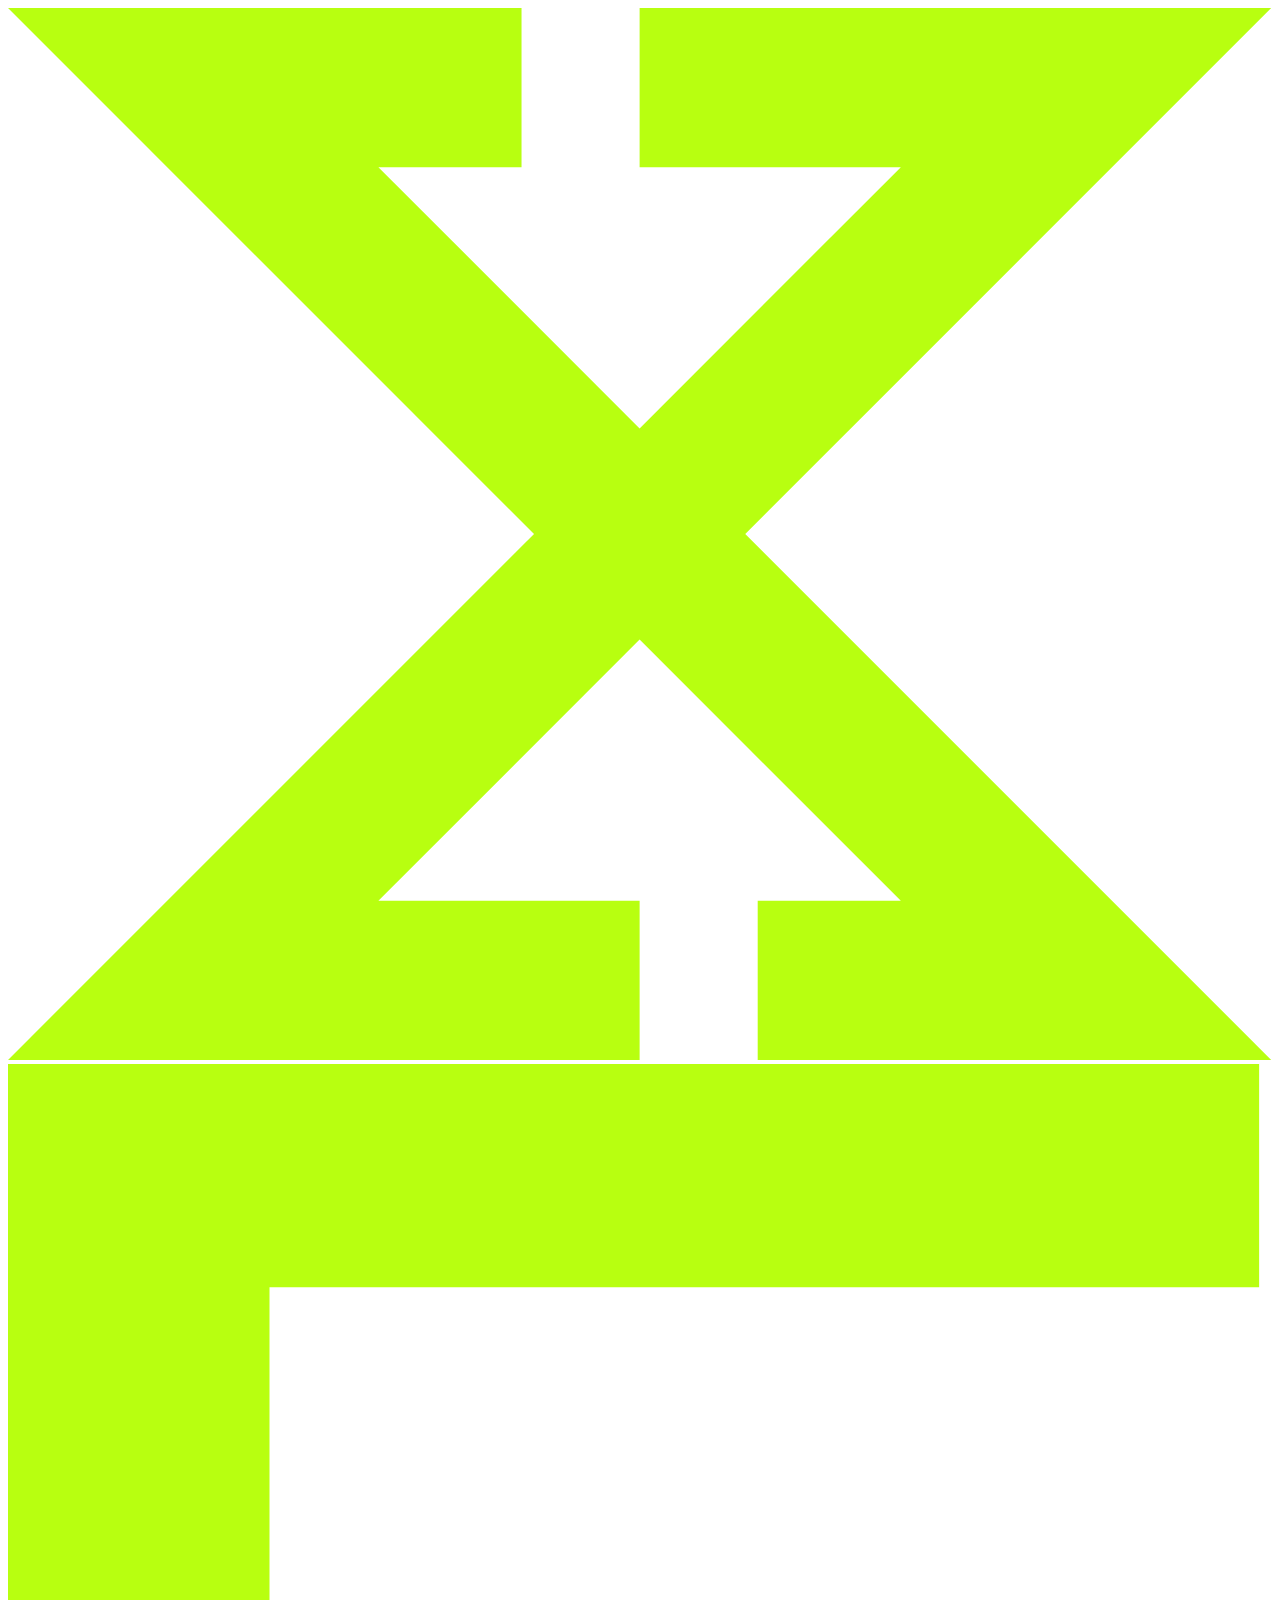
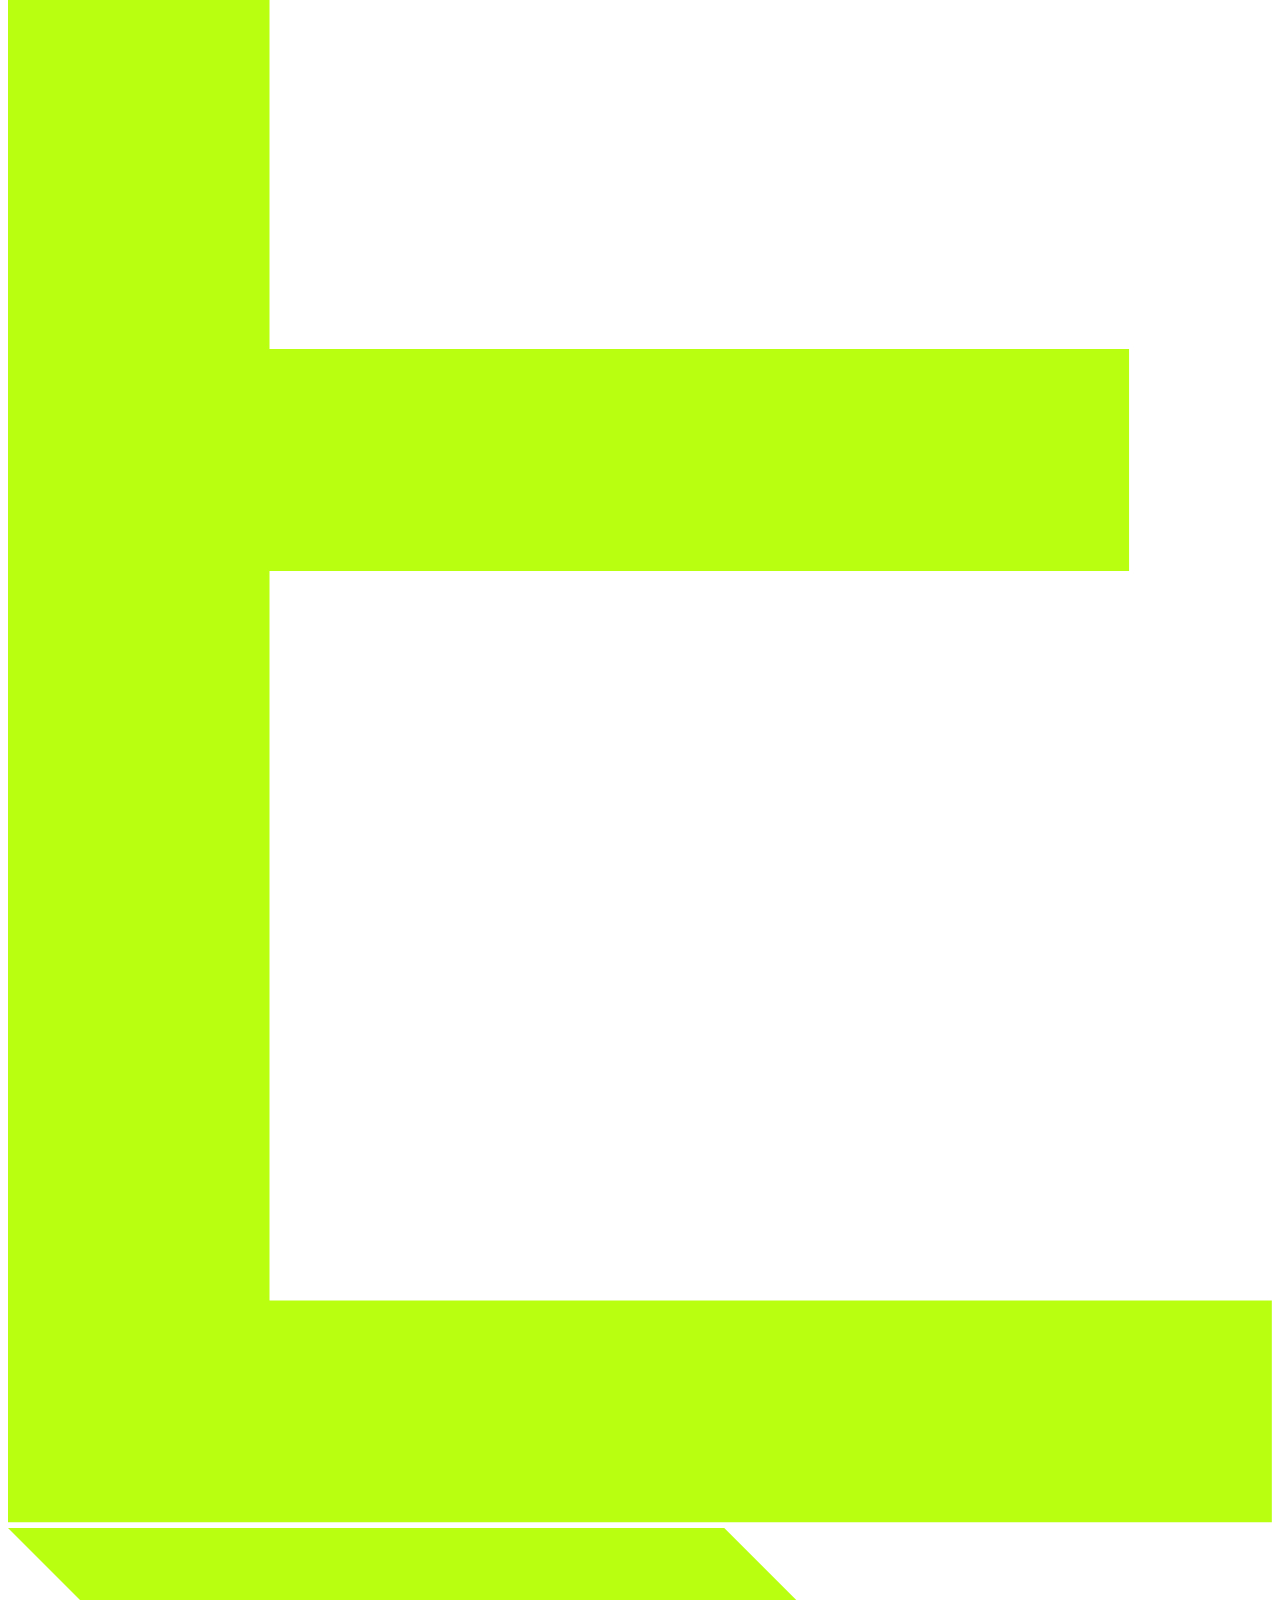
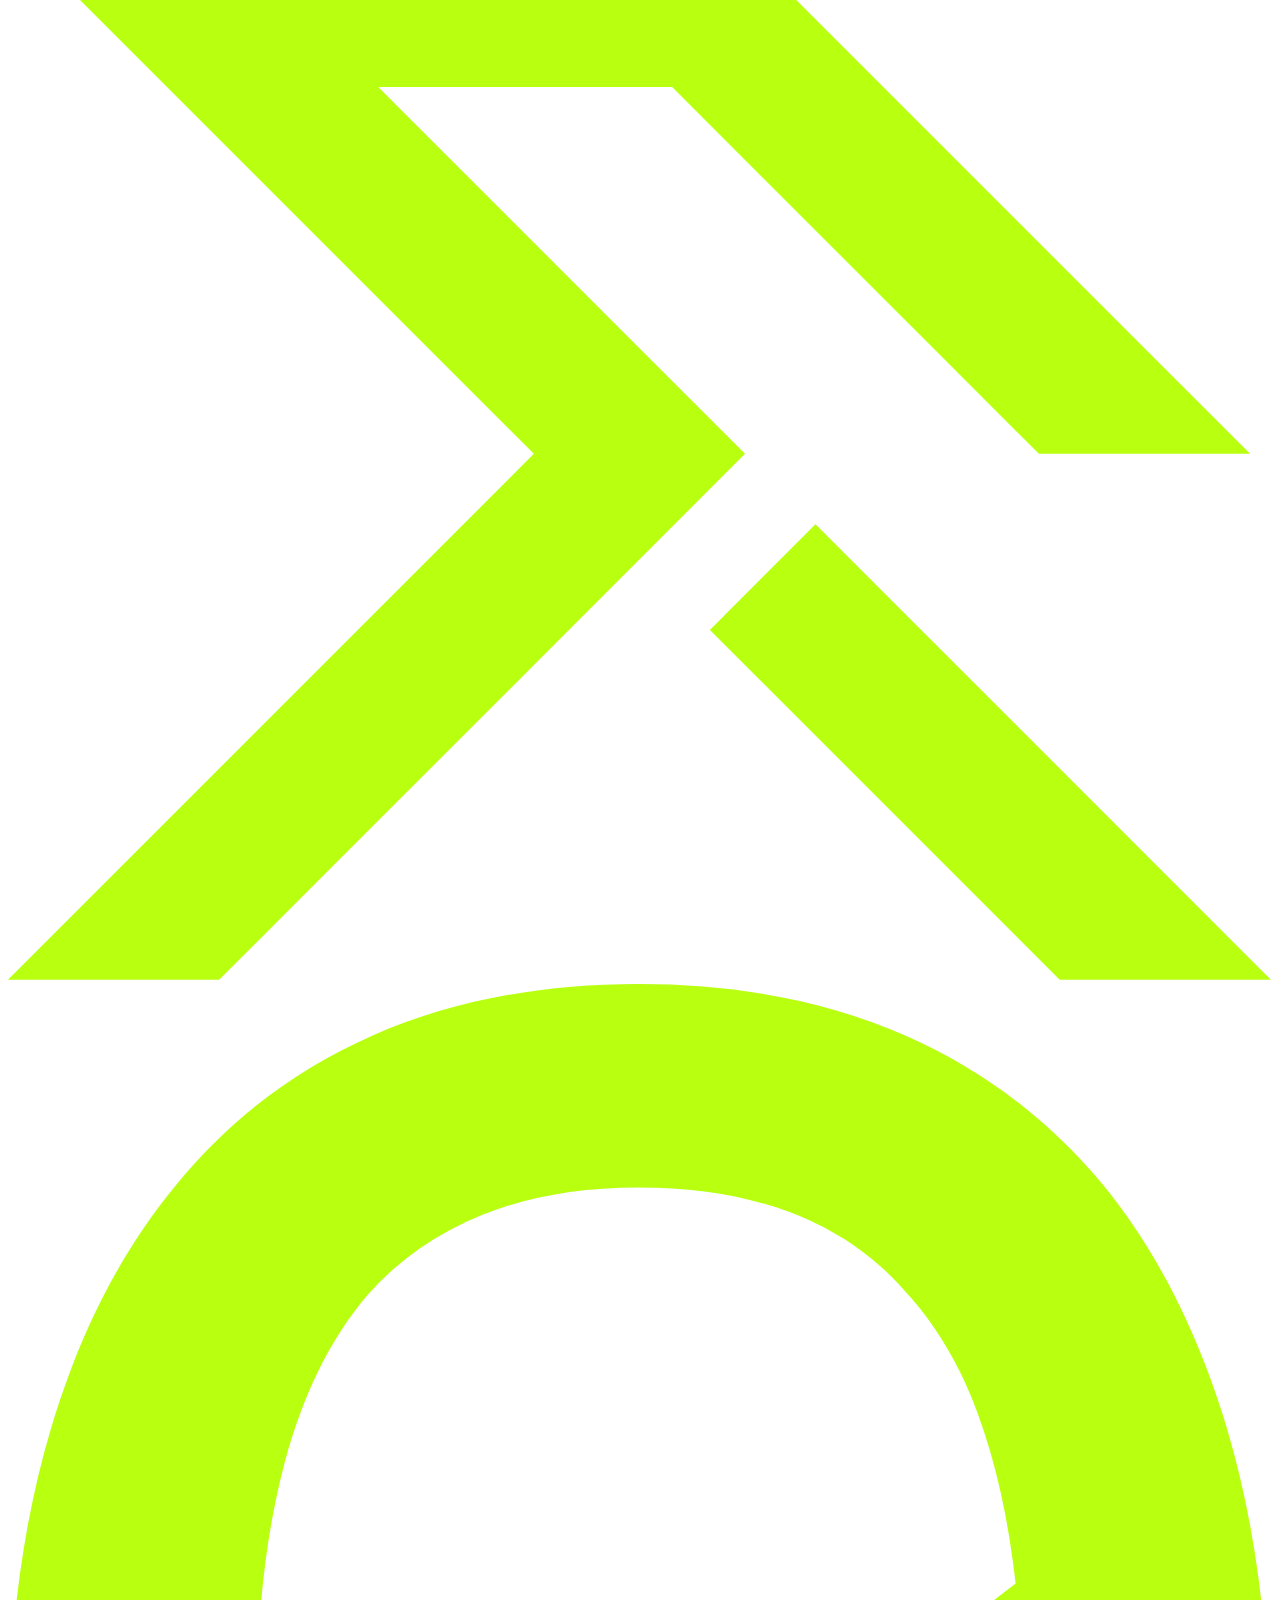
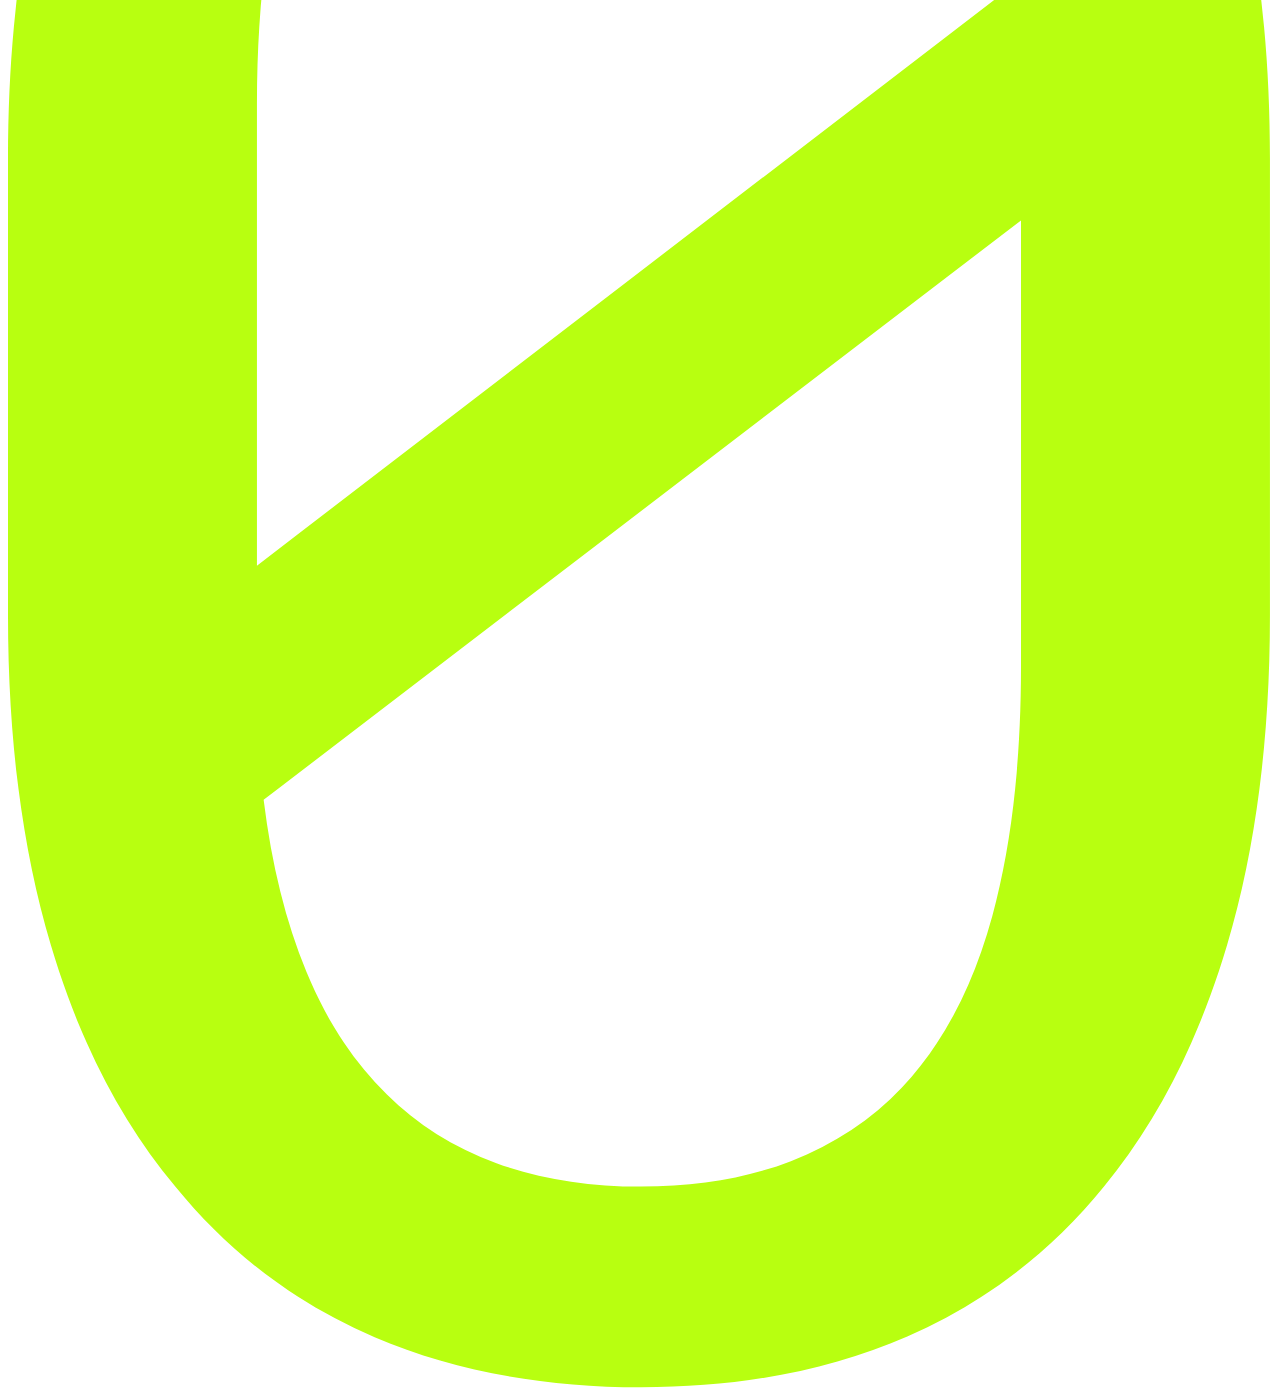
==== docs/index.html @ 92c7f901 "indexchange" ====
<!DOCTYPE html>
<html lang="en">
<head>
    <script type="application/ld+json">
{
  "@context": "https://schema.org",
  "@type": "Person",
  "name": "returnXERO" ,
  "url": "https://returnxero.com/",
  "sameAs": [
    "https://github.com/returnxero-exe",
    "https://www.linkedin.com/in/return-xero-exe",
    "https://www.instagram.com/returnxero.exe",
    "https://www.facebook.com/returnXER0",
    "https://www.reddit.com/user/returnxero_exe"
  ]
}
</script>
    <meta charset="UTF-8">
      <meta name="viewport" content="width=device-width, initial-scale=1.0">
    <meta name="description" content="return XERO creates immersive 2D and 3D websites that stand out. We don't just make websites, we create experiences that impress visitors and win clients.">

    <title>returnXERO | 2D/3D Website Design & Development Agency</title>

    <link rel="canonical" href="https://returnxero.com/">

    <link rel="icon" type="image/png" href="/favicon.png">

    <link rel="stylesheet" href="/Global.css">
    <link rel="stylesheet" href="/homepage/loading.css">
    <link rel="stylesheet" href="/topBar.css">
    <link rel="stylesheet" href="/Title.css">
    <link rel="stylesheet" href="/infoBlock.css">
    <link rel="stylesheet" href="/moreBlock.css">
    <script src="/navbar.js"></script>
    <!-- Google tag (gtag.js) -->
    <script async src="https://www.googletagmanager.com/gtag/js?id=G-DRVRJX8ZHP"></script>
    <script>
     window.dataLayer = window.dataLayer || [];
     function gtag(){dataLayer.push(arguments);}
     gtag('js', new Date());
     gtag('config', 'G-DRVRJX8ZHP');
    </script>
</head>
<body>
    <div id="lp-container">
        <div id="lp-logo">
                <div id="X">
                    <svg viewBox="0 0 902 751" version="1.1" xmlns="http://www.w3.org/2000/svg" xmlns:xlink="http://www.w3.org/1999/xlink" xml:space="preserve" xmlns:serif="http://www.serif.com/" style="fill-rule:evenodd;clip-rule:evenodd;stroke-linejoin:round;stroke-miterlimit:2;">
                        <g transform="matrix(1,0,0,1,-162823.631658,-42264.452235)">
                            <g transform="matrix(0.265406,0,0,0.265406,160654.416193,39672.893153)">
                                <path d="M8173.191,9764.501L9553.895,9764.501L9553.895,10192.433L9169.035,10192.433L9871.402,10894.799L10573.768,10192.433L9871.402,10192.433L9871.402,9764.501L11569.612,9764.501L10155.358,11178.756L11569.612,12593.01L10188.909,12593.01L10188.909,12165.078L10573.768,12165.078L9871.402,11462.712L9169.035,12165.078L9871.402,12165.078L9871.402,12593.01L8173.191,12593.01L9587.445,11178.756L8173.191,9764.501Z" style="fill:rgb(184,255,16);"/>
                            </g>
                        </g>
                    </svg>
                </div>
                <div id="E">
                    <svg viewBox="0 0 461 751" version="1.1" xmlns="http://www.w3.org/2000/svg" xmlns:xlink="http://www.w3.org/1999/xlink" xml:space="preserve" xmlns:serif="http://www.serif.com/" style="fill-rule:evenodd;clip-rule:evenodd;stroke-linejoin:round;stroke-miterlimit:2;">
                        <g transform="matrix(1,0,0,1,-163796.884797,-42266.89565)">
                            <g transform="matrix(1,0,0,1,-32536.560301,2343.194844)">
                                <path d="M196742.311,40327.41L196742.311,40246.462L196428.83,40246.462L196428.83,40005.165L196789.745,40005.165L196789.745,39923.701L196333.445,39923.701L196333.445,40674.405L196794.386,40674.405L196794.386,40593.456L196428.83,40593.456L196428.83,40327.41L196742.311,40327.41Z" style="fill:rgb(184,255,16);fill-rule:nonzero;"/>
                            </g>
                        </g>
                    </svg>
                </div>
                <div id="R">
                    <svg  viewBox="0 0 908 756" version="1.1" xmlns="http://www.w3.org/2000/svg" xmlns:xlink="http://www.w3.org/1999/xlink" xml:space="preserve" xmlns:serif="http://www.serif.com/" style="fill-rule:evenodd;clip-rule:evenodd;stroke-linejoin:round;stroke-miterlimit:2;">
                        <g transform="matrix(1,0,0,1,-164322.138754,-42264.226694)">
                            <g transform="matrix(0.267111,0,0,0.267111,160633.189181,39656.020133)">
                                <path d="M13810.544,9764.501L15736.816,9764.501L17151.071,11178.756L16583.158,11178.756L15596.835,10192.433L14806.389,10192.433L15792.711,11178.756L14378.457,12593.01L13810.544,12593.01L15224.799,11178.756L13810.544,9764.501ZM16639.053,12593.01L15698.248,11652.205L15982.204,11368.249L17206.966,12593.01L16639.053,12593.01Z" style="fill:rgb(184,255,16);"/>
                            </g>
                        </g>
                    </svg>
                </div>
                <div id="O">
                    <svg viewBox="0 0 487 772" version="1.1" xmlns="http://www.w3.org/2000/svg" xmlns:xlink="http://www.w3.org/1999/xlink" xml:space="preserve" xmlns:serif="http://www.serif.com/" style="fill-rule:evenodd;clip-rule:evenodd;stroke-linejoin:round;stroke-miterlimit:2;">
                        <g transform="matrix(1,0,0,1,-165266.985655,-42256.068191)">
                            <g transform="matrix(1,0,0,1,-32536.560301,2343.194844)">
                                <path d="M198289.75,40387.219L198289.75,40211.402C198289.75,40163.624 198284.251,40121.259 198273.251,40084.308C198262.252,40047.357 198246.441,40016.164 198225.817,39990.728C198204.849,39965.292 198179.328,39945.957 198149.251,39932.724C198119.175,39919.49 198084.888,39912.873 198046.39,39912.873C198008.236,39912.873 197974.121,39919.49 197944.045,39932.724C197913.969,39945.957 197888.619,39965.292 197867.995,39990.728C197847.028,40016.164 197831.044,40047.357 197820.045,40084.308C197809.046,40121.259 197803.546,40163.624 197803.546,40211.402L197803.546,40387.219C197803.546,40434.997 197809.046,40477.362 197820.045,40514.313C197831.044,40551.264 197847.028,40582.285 197867.995,40607.378C197888.963,40633.157 197914.57,40652.492 197944.819,40665.382C197975.067,40678.272 198009.268,40684.717 198047.422,40684.717C198085.919,40684.717 198120.12,40678.186 198150.025,40665.124C198179.929,40652.062 198205.193,40632.813 198225.817,40607.378C198246.441,40582.285 198262.252,40551.264 198273.251,40514.313C198284.251,40477.362 198289.75,40434.997 198289.75,40387.219ZM197899.446,40368.142L197899.446,40190.263C197899.446,40155.202 197902.97,40124.353 197910.016,40097.714C197917.062,40071.075 197927.804,40049.334 197942.241,40032.491C197954.271,40019.086 197968.965,40008.86 197986.324,40001.813C198003.682,39994.767 198023.704,39991.244 198046.39,39991.244C198068.733,39991.244 198088.411,39994.509 198105.426,40001.04C198122.44,40007.571 198136.791,40017.367 198148.478,40030.429C198160.508,40043.147 198170.047,40059.044 198177.093,40078.121C198184.14,40097.198 198189.038,40119.111 198191.788,40143.859L197899.446,40368.142ZM198193.85,40407.327C198193.85,40444.106 198190.155,40476.073 198182.765,40503.228C198175.375,40530.382 198163.774,40552.381 198147.962,40569.224C198136.275,40581.598 198122.011,40591.05 198105.168,40597.581C198088.325,40604.112 198069.077,40607.378 198047.422,40607.378C198026.798,40607.378 198008.236,40604.37 197991.738,40598.355C197975.239,40592.339 197961.146,40583.488 197949.459,40571.802C197936.741,40559.427 197926.429,40543.702 197918.523,40524.625C197910.617,40505.548 197905.118,40483.463 197902.024,40458.371L198193.85,40235.119L198193.85,40407.327Z" style="fill:rgb(184,255,16);fill-rule:nonzero;"/>
                            </g>
                        </g>
                    </svg>
                </div>
        </div>
    </div>


    <div id="content" style="display: none;">

   
           <rx-navbar>
            <!-- Something Something  -->
           </rx-navbar>
        
        <div id="titleDiv">
           
        </div>
        <div id="textBlock">
            <div id="infoBox" class="inTextBlock">
                <p>
                    <span class="highlight-green">We are return XER0</span><br><br>
                    We don't just make websites, We create experiences. Let it be visitor, customer or even the competitor. 
                    We promise an impact to whoever visits. <br><br>

                    <span class="highlight-white">
                        choose us <br>
                        choose impact
                    </span>
                </p>
                
            </div>
            <div id="infoBox2" class="inTextBlock">
                <p>
                    Smooth Experiences<br>
                    Deep Impact<br>
                    Unique Identity<br>
                    Consistency<br>
                    Goodwill<br><br>

                    yes! we can promise<br>
                    you that
                </p>
            </div>
            <div id="guideBox" class="inTextBlock">
                <a href="/showcase/">
                    <p class="highlight-white">
                        Check out more of us <br>
                        Visit our <span class="highlight-green">Showcase</span>
                    </p>
                </a>
                <a href="/LetsConnect/">
                    <p class="highlight-white">
                        Want us to work <br>
                        with you? <span class="highlight-green">Lets connect</span>
                    </p>
                </a>
            </div>
        </div>
        
        <div id="more">

            <div id="div-1" class="moreItem"><p>item - 1</p></div>
            <div id="div-2" class="moreItem"><p>item - 2</p></div>
            <div id="div-3" class="moreItem"><p>item - 3</p></div>
            <div id="div-4" class="moreItem"><p>item - 4</p></div>
            <div id="div-5" class="moreItem"><p>item - 5</p></div>
            <div id="div-6" class="moreItem"><p>item - 6</p></div>
            <div id="div-7" class="moreItem"><p>item - 7</p></div>
            <div id="div-8" class="moreItem"><p>item - 8</p></div>

        </div>
   

    </div>

    <script src="/homepage/homepage.js"></script>
</body>
</html>
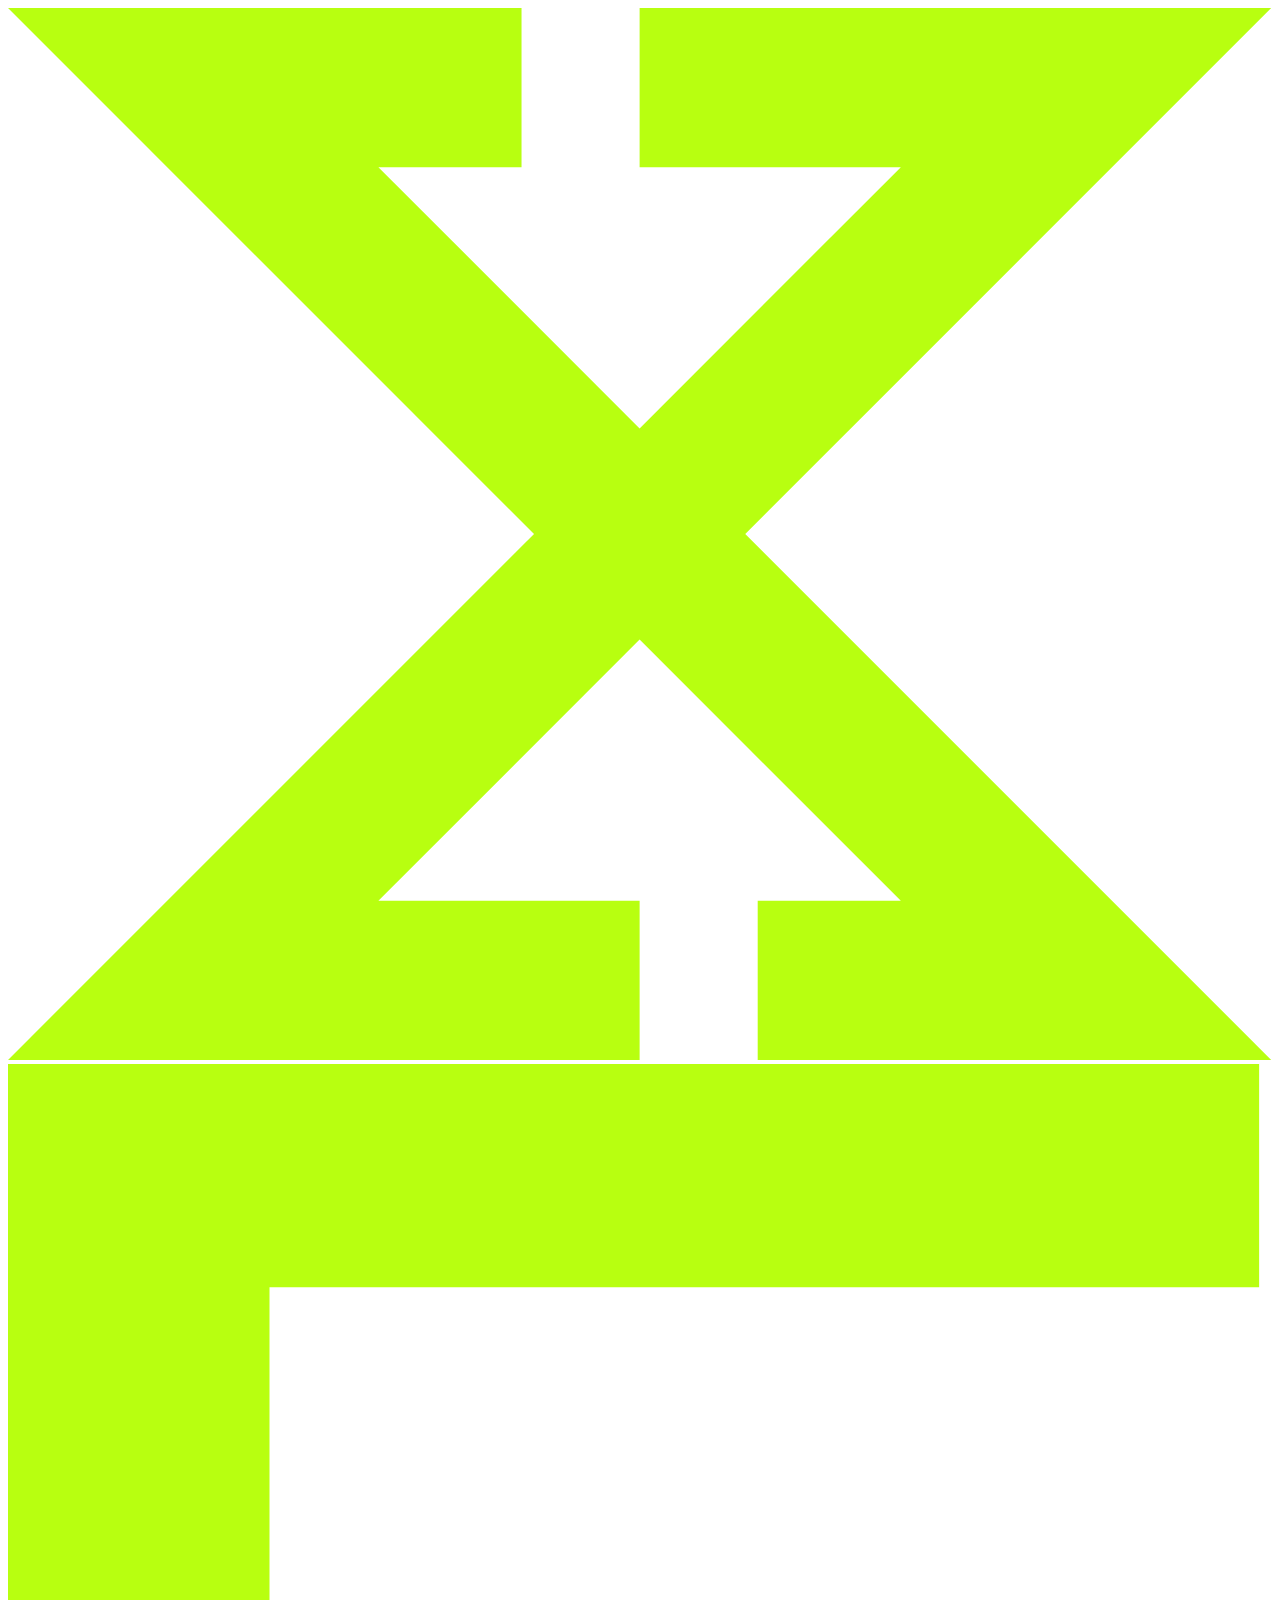
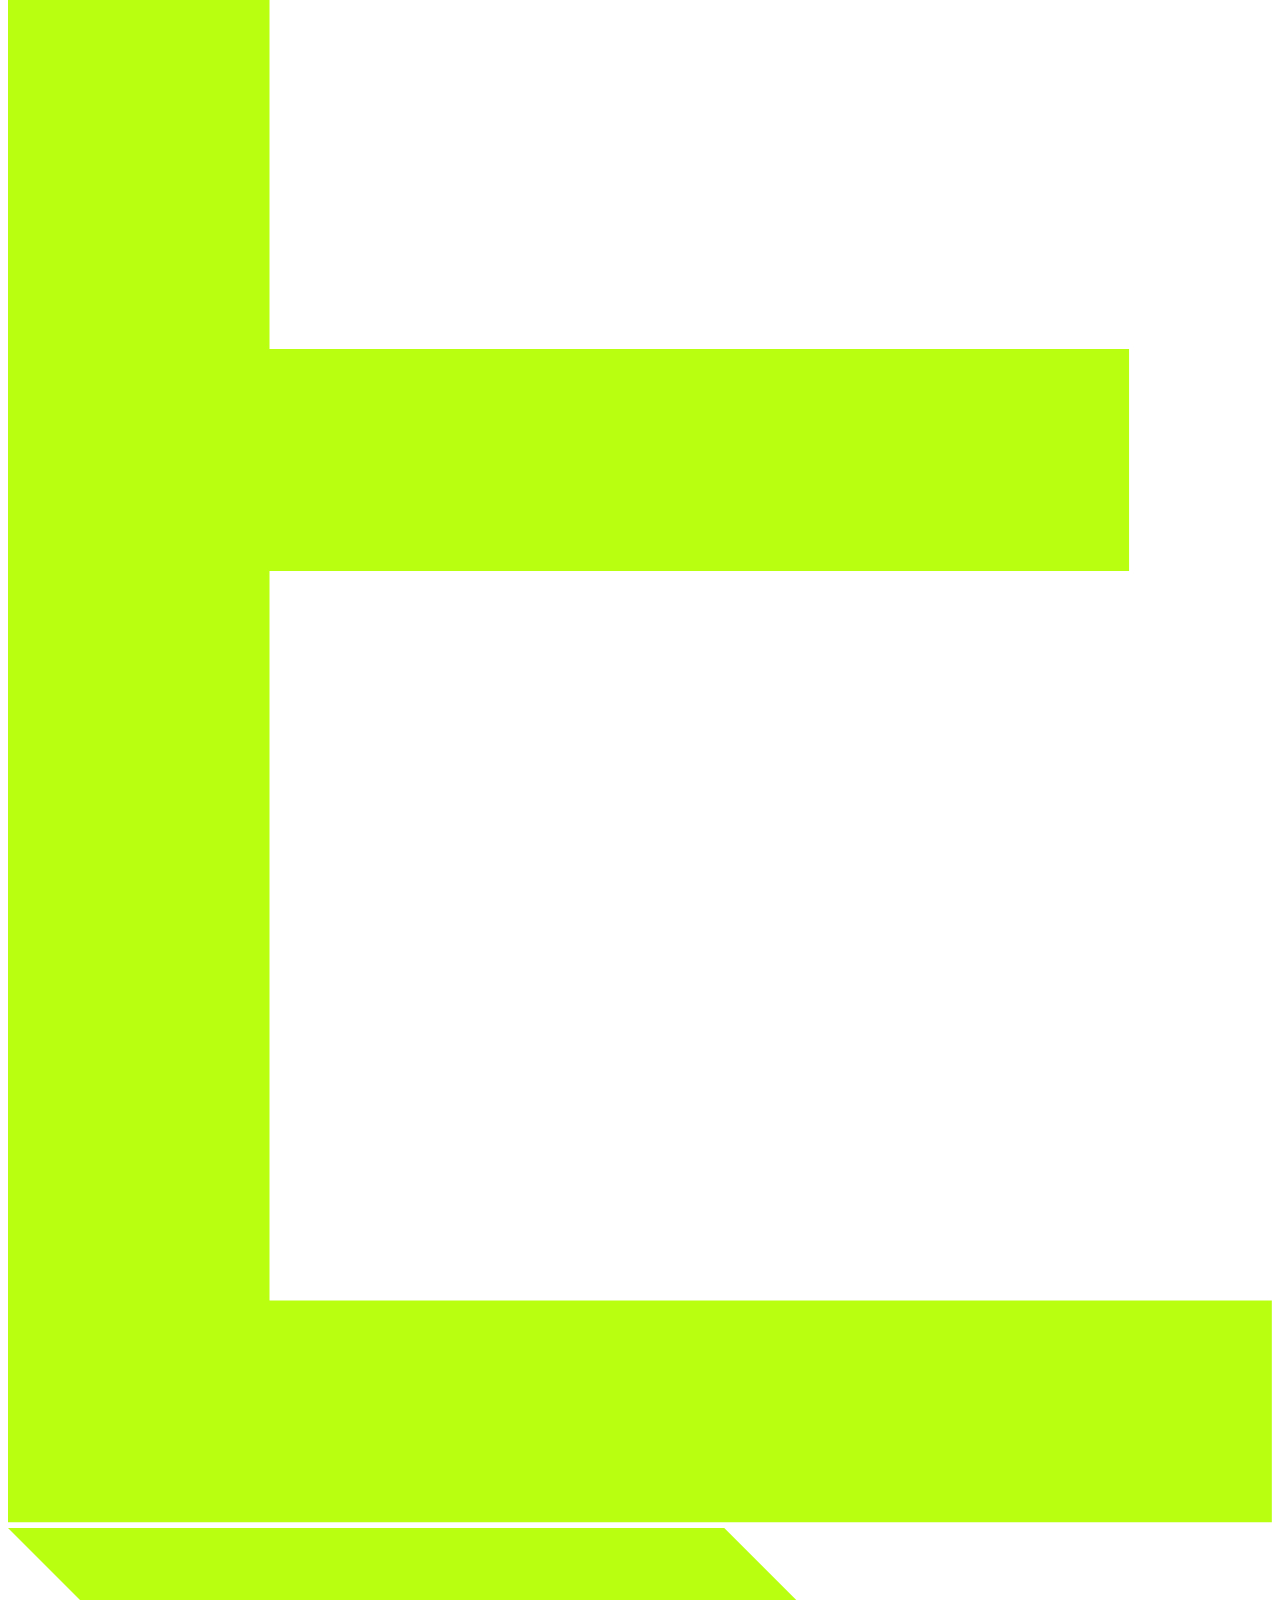
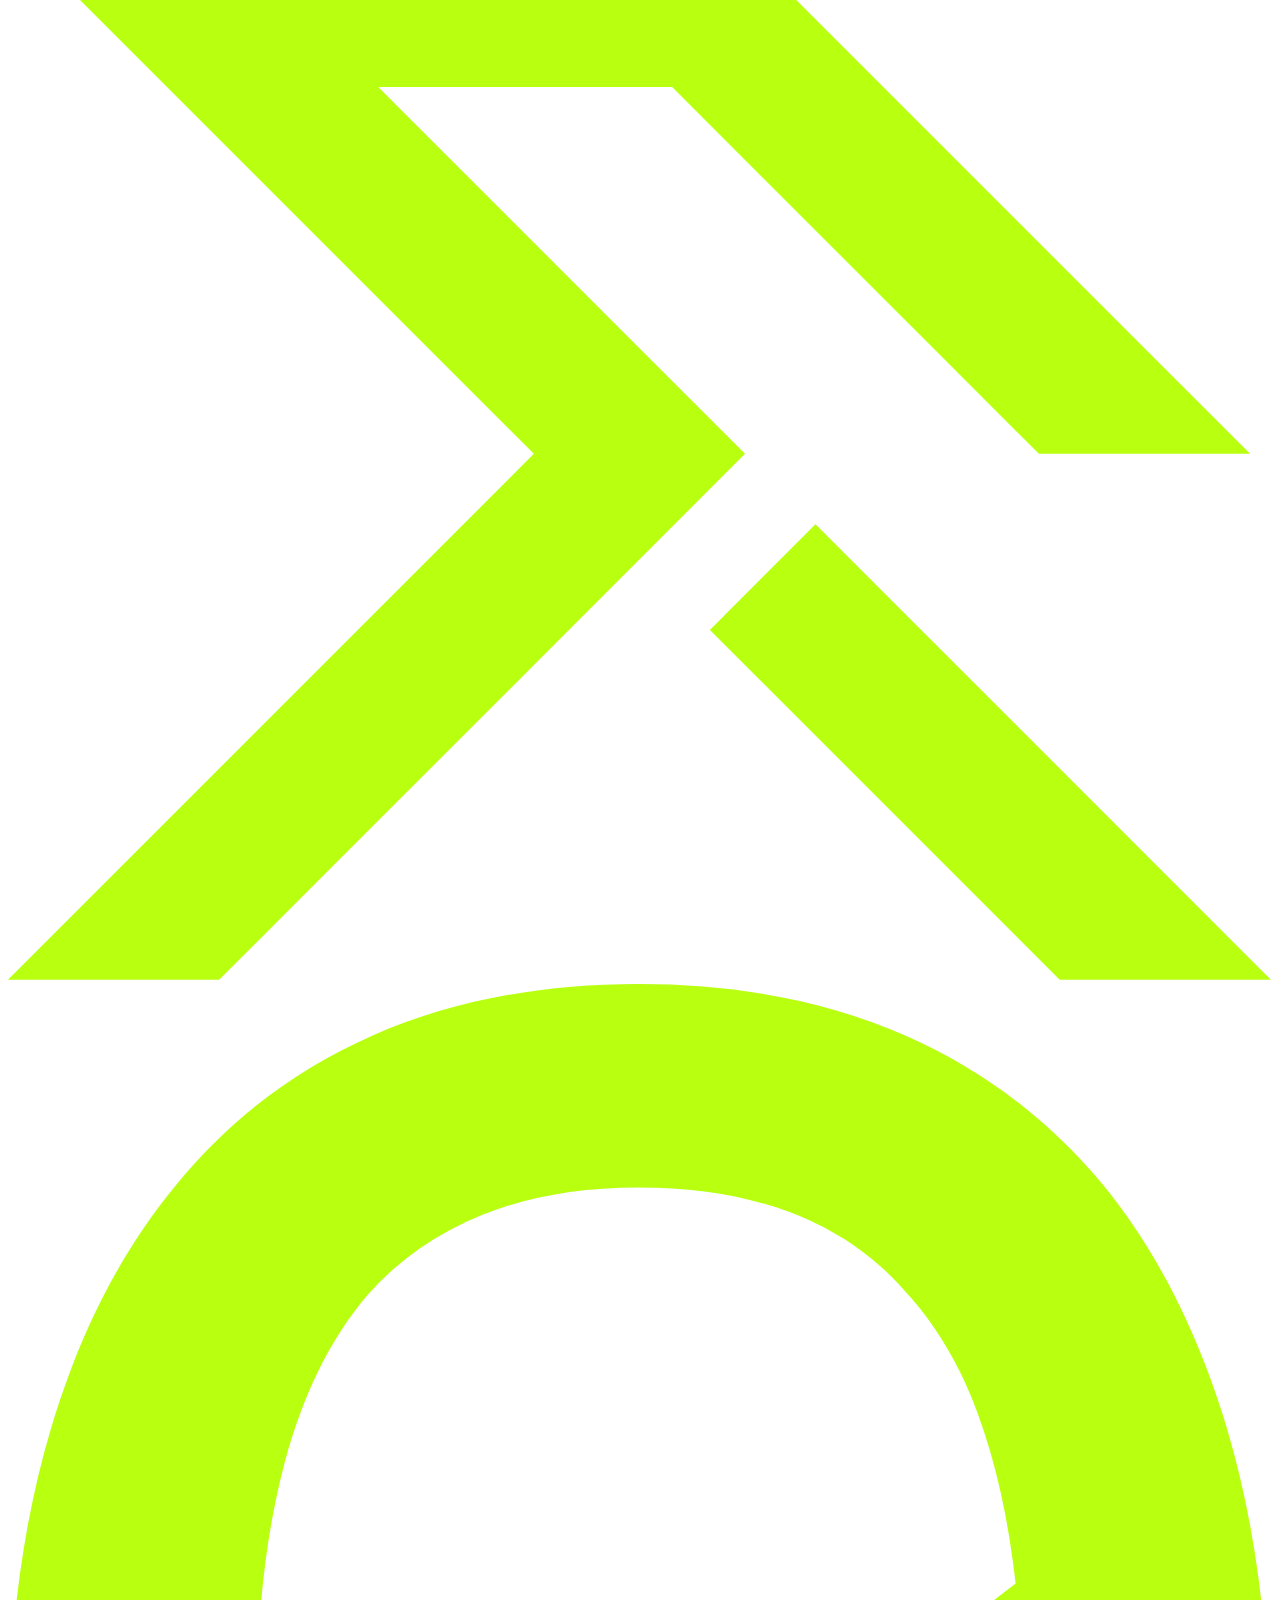
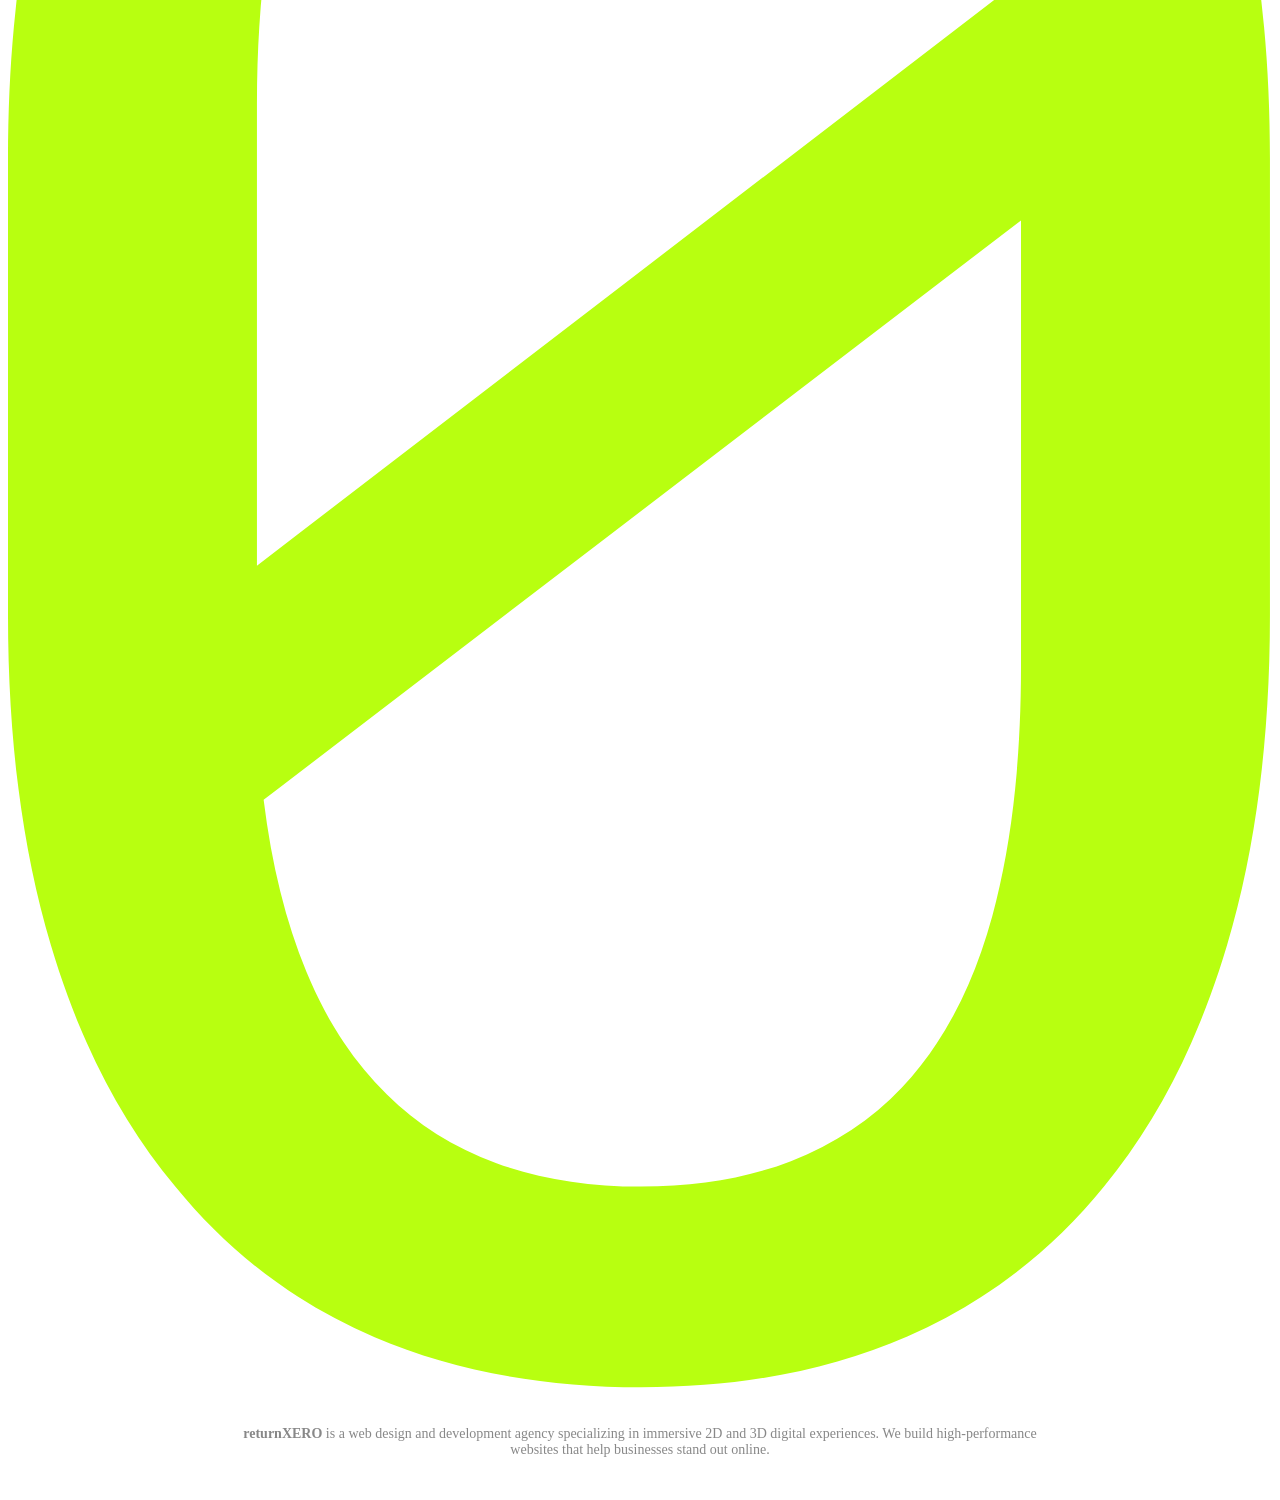
==== commit 0bb1c5e7: "added alot of tags and SEO related stuff" ====
--- a/docs/index.html
+++ b/docs/index.html
@@ -42,6 +42,7 @@
      gtag('config', 'G-DRVRJX8ZHP');
     </script>
 </head>
+<h1 style="position:absolute; width:1px; height:1px; padding:0; margin:-1px; overflow:hidden; clip:rect(0,0,0,0); border:0;">returnXERO | Web Design Agency & 3D Development</h1>
 <body>
     <div id="lp-container">
         <div id="lp-logo">
@@ -153,6 +154,10 @@
 
     </div>
 
-    <script src="/homepage/homepage.js"></script>
+
+    <div style="text-align: center; padding: 20px; color: #888; font-size: 14px; max-width: 800px; margin: 0 auto;">
+    <p><strong>returnXERO</strong> is a web design and development agency specializing in immersive 2D and 3D digital experiences. We build high-performance websites that help businesses stand out online.</p>
+</div>
+    <script src="/homepage/homepage.js"></script> 
 </body>
 </html>
